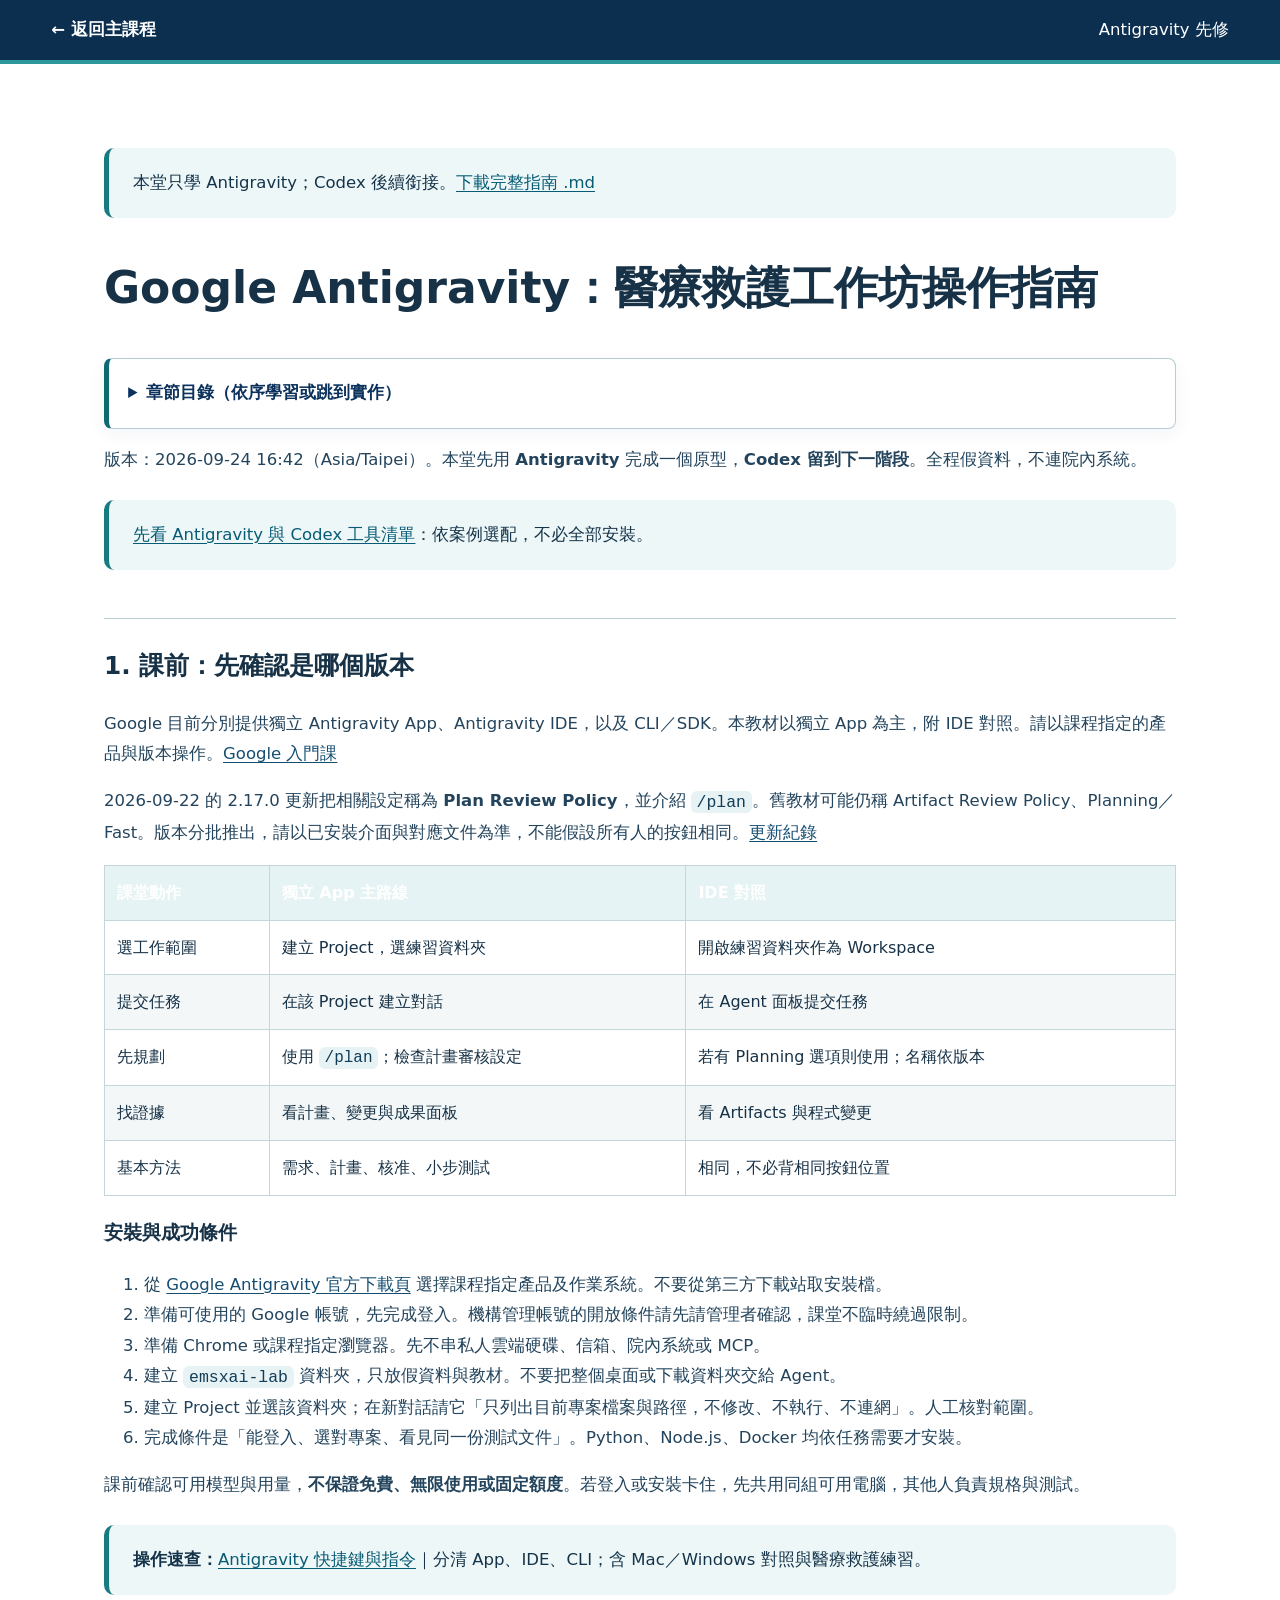
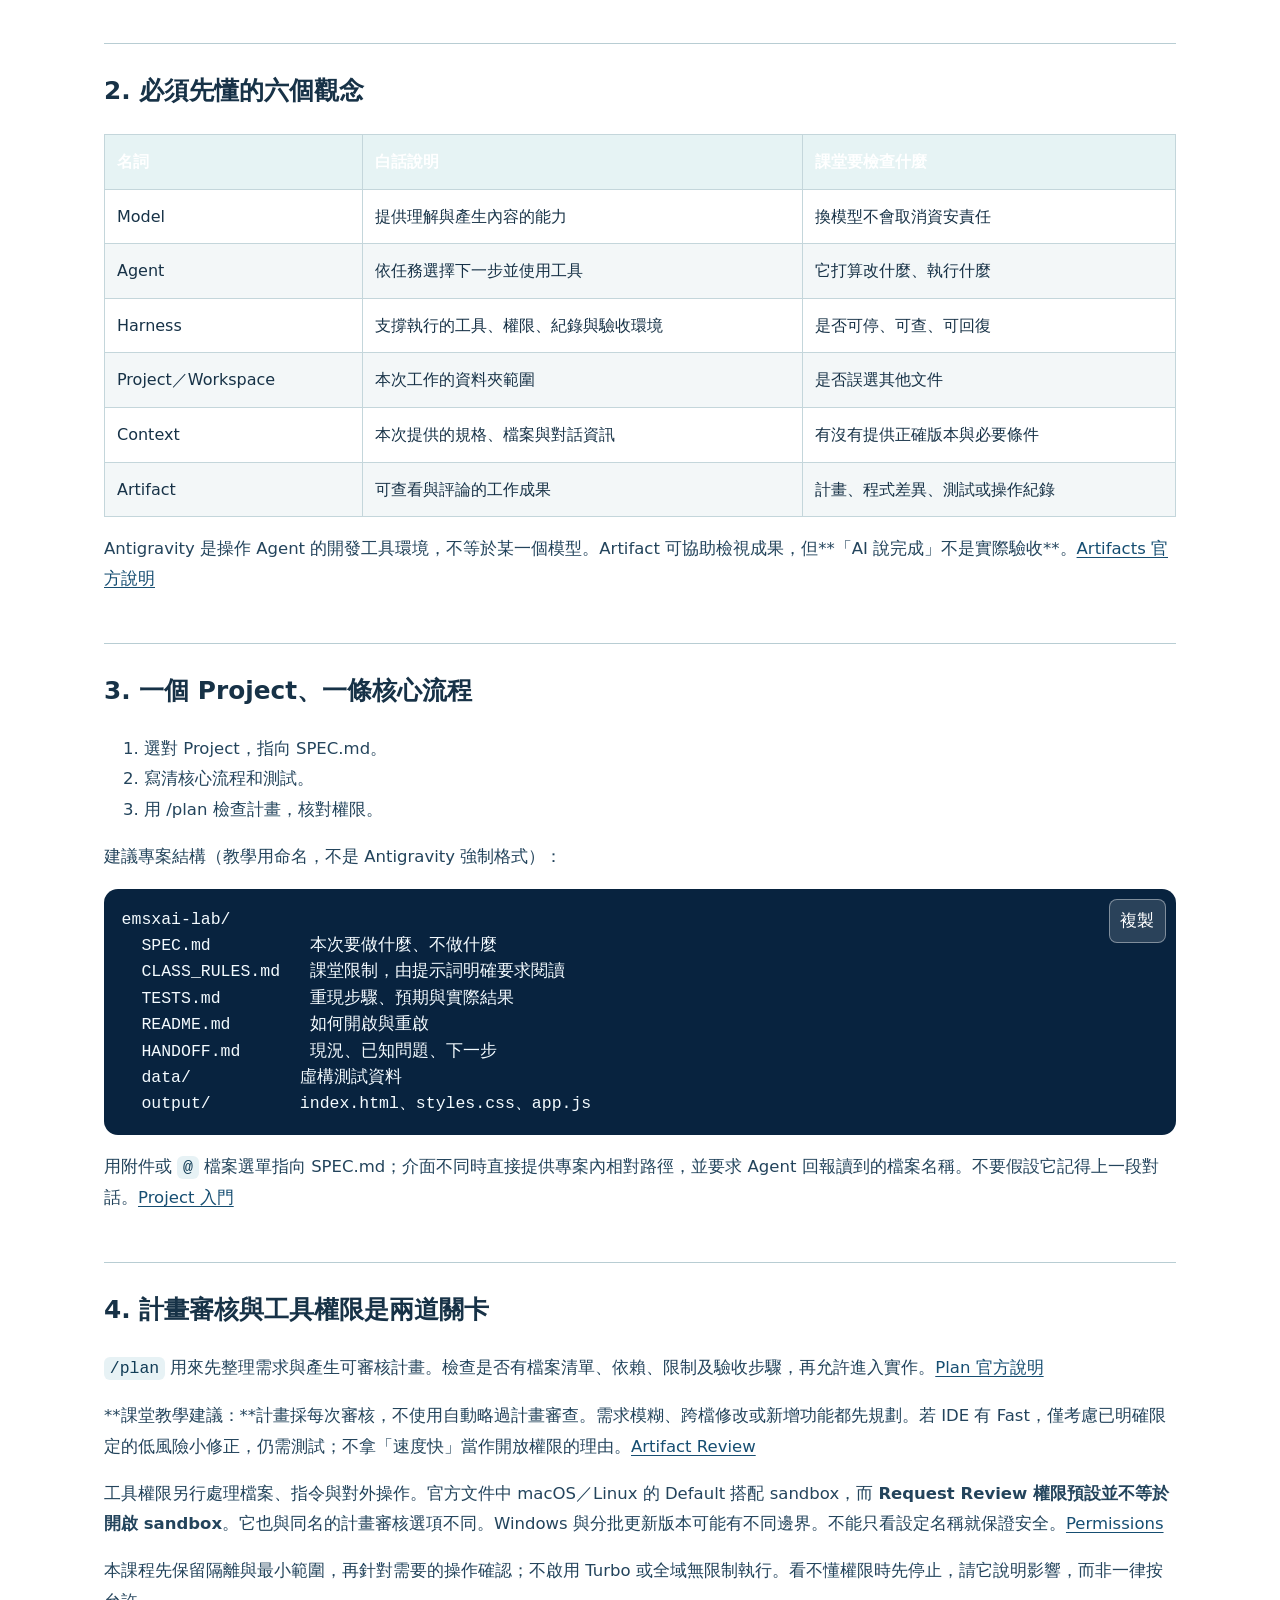
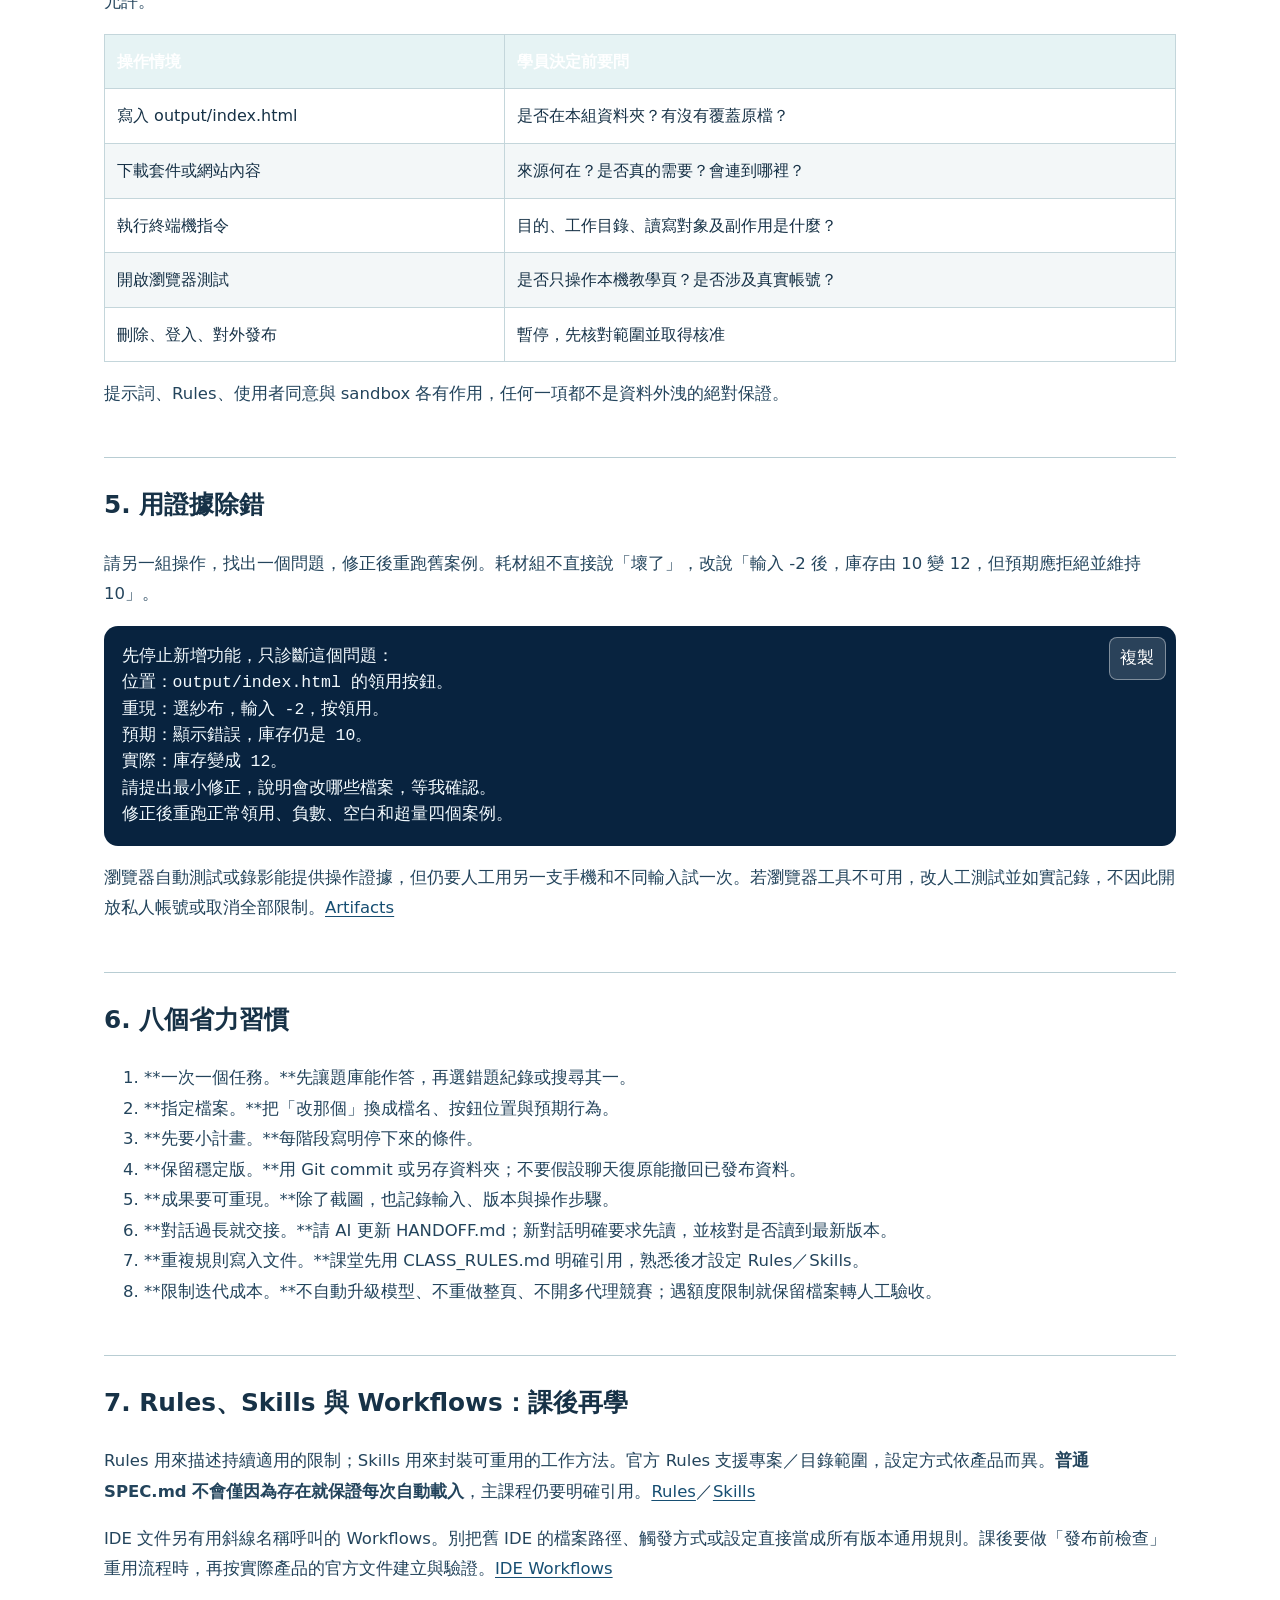
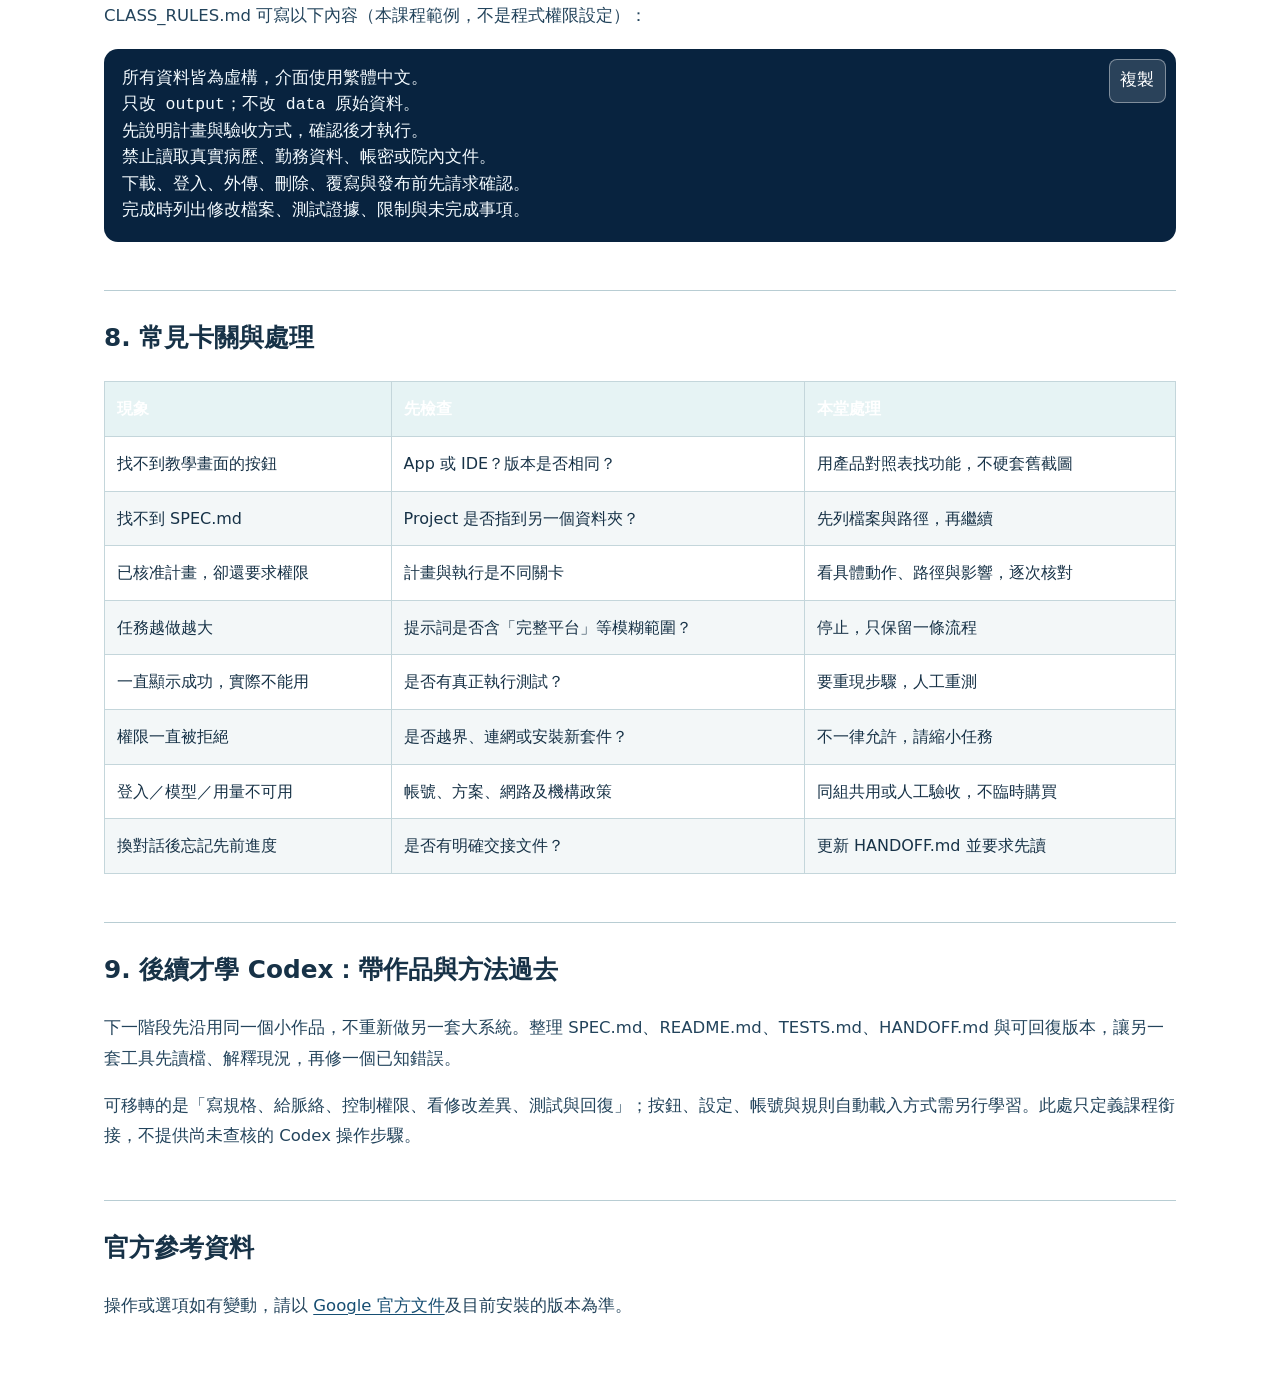
==== antigravity.html @ 5b18fa99 "Publish student website pages" ====
<!doctype html><html lang="zh-Hant"><head><meta charset="utf-8"><meta name="viewport" content="width=device-width,initial-scale=1"><title>Antigravity 先修操作指南｜EMSXAI</title><link rel="stylesheet" href="styles.css"><link rel="stylesheet" href="extension.css"><script defer src="extension.js"></script><style>.ag-guide{max-width:1120px;margin:auto;padding:60px 24px 60px;line-height:1.85}.ag-guide h2{margin-top:48px;scroll-margin-top:90px;border-top:1px solid #b8cdd3;padding-top:24px}.ag-guide table{border-collapse:collapse;width:100%;font-size:16px}.ag-guide th,.ag-guide td{border:1px solid #c4d6db;padding:12px;vertical-align:top}.ag-guide th{background:#e6f3f4}.ag-guide pre{white-space:pre-wrap;overflow-wrap:anywhere}.ag-guide a{overflow-wrap:anywhere}.ag-guide h1{font-size:clamp(28px,4vw,44px)}.ag-guide .copy-block{overflow:hidden}.ag-guide p,.ag-guide li{color:#23445c}</style></head><body><header class="site-header"><a class="brand" href="index.html#workspace">← 返回主課程</a><span>Antigravity 先修</span></header><main class="ag-guide"><aside class="learning-gate">本堂只學 Antigravity；Codex 後續銜接。<a href="downloads/Antigravity操作指南_20260924_1749.md" download>下載完整指南 .md</a></aside><h1>Google Antigravity：醫療救護工作坊操作指南</h1><details class="detail-box"><summary>章節目錄（依序學習或跳到實作）</summary><nav class="extension-toc" aria-label="Antigravity 教學目錄"><a href="#ag-1">1. 課前：先確認是哪個版本</a><a href="#ag-2">2. 必須先懂的六個觀念</a><a href="#ag-3">3. 一個 Project、一條核心流程</a><a href="#ag-4">4. 計畫審核與工具權限是兩道關卡</a><a href="#ag-6">5. 用證據除錯</a><a href="#ag-7">6. 八個省力習慣</a><a href="#ag-8">7. Rules、Skills 與 Workflows：課後再學</a><a href="#ag-9">8. 常見卡關與處理</a><a href="#ag-10">9. 後續才學 Codex：帶作品與方法過去</a><a href="#ag-12">官方參考資料</a></nav></details>
<p>版本：2026-09-24 16:42（Asia/Taipei）。本堂先用 <strong>Antigravity</strong> 完成一個原型，<strong>Codex 留到下一階段</strong>。全程假資料，不連院內系統。</p>
<aside class="learning-gate"><a href="tools-checklist.html">先看 Antigravity 與 Codex 工具清單</a>：依案例選配，不必全部安裝。</aside><h2 id="ag-1">1. 課前：先確認是哪個版本</h2>
<p>Google 目前分別提供獨立 Antigravity App、Antigravity IDE，以及 CLI／SDK。本教材以獨立 App 為主，附 IDE 對照。請以課程指定的產品與版本操作。<a href="https://codelabs.developers.google.com/getting-started-google-antigravity">Google 入門課</a></p>
<p>2026-09-22 的 2.17.0 更新把相關設定稱為 <strong>Plan Review Policy</strong>，並介紹 <code>/plan</code>。舊教材可能仍稱 Artifact Review Policy、Planning／Fast。版本分批推出，請以已安裝介面與對應文件為準，不能假設所有人的按鈕相同。<a href="https://antigravity.google/changelog">更新紀錄</a></p>
<div class="table-scroll"><table>
<thead>
<tr>
<th>課堂動作</th>
<th>獨立 App 主路線</th>
<th>IDE 對照</th>
</tr>
</thead>
<tbody><tr>
<td>選工作範圍</td>
<td>建立 Project，選練習資料夾</td>
<td>開啟練習資料夾作為 Workspace</td>
</tr>
<tr>
<td>提交任務</td>
<td>在該 Project 建立對話</td>
<td>在 Agent 面板提交任務</td>
</tr>
<tr>
<td>先規劃</td>
<td>使用 <code>/plan</code>；檢查計畫審核設定</td>
<td>若有 Planning 選項則使用；名稱依版本</td>
</tr>
<tr>
<td>找證據</td>
<td>看計畫、變更與成果面板</td>
<td>看 Artifacts 與程式變更</td>
</tr>
<tr>
<td>基本方法</td>
<td>需求、計畫、核准、小步測試</td>
<td>相同，不必背相同按鈕位置</td>
</tr>
</tbody></table></div>
<h3>安裝與成功條件</h3>
<ol>
<li>從 <a href="https://antigravity.google/download">Google Antigravity 官方下載頁</a> 選擇課程指定產品及作業系統。不要從第三方下載站取安裝檔。</li>
<li>準備可使用的 Google 帳號，先完成登入。機構管理帳號的開放條件請先請管理者確認，課堂不臨時繞過限制。</li>
<li>準備 Chrome 或課程指定瀏覽器。先不串私人雲端硬碟、信箱、院內系統或 MCP。</li>
<li>建立 <code>emsxai-lab</code> 資料夾，只放假資料與教材。不要把整個桌面或下載資料夾交給 Agent。</li>
<li>建立 Project 並選該資料夾；在新對話請它「只列出目前專案檔案與路徑，不修改、不執行、不連網」。人工核對範圍。</li>
<li>完成條件是「能登入、選對專案、看見同一份測試文件」。Python、Node.js、Docker 均依任務需要才安裝。</li>
</ol>
<p>課前確認可用模型與用量，<strong>不保證免費、無限使用或固定額度</strong>。若登入或安裝卡住，先共用同組可用電腦，其他人負責規格與測試。</p>
<aside class="learning-gate"><strong>操作速查：</strong><a href="antigravity-shortcuts.html">Antigravity 快捷鍵與指令</a>｜分清 App、IDE、CLI；含 Mac／Windows 對照與醫療救護練習。</aside><h2 id="ag-2">2. 必須先懂的六個觀念</h2>
<div class="table-scroll"><table>
<thead>
<tr>
<th>名詞</th>
<th>白話說明</th>
<th>課堂要檢查什麼</th>
</tr>
</thead>
<tbody><tr>
<td>Model</td>
<td>提供理解與產生內容的能力</td>
<td>換模型不會取消資安責任</td>
</tr>
<tr>
<td>Agent</td>
<td>依任務選擇下一步並使用工具</td>
<td>它打算改什麼、執行什麼</td>
</tr>
<tr>
<td>Harness</td>
<td>支撐執行的工具、權限、紀錄與驗收環境</td>
<td>是否可停、可查、可回復</td>
</tr>
<tr>
<td>Project／Workspace</td>
<td>本次工作的資料夾範圍</td>
<td>是否誤選其他文件</td>
</tr>
<tr>
<td>Context</td>
<td>本次提供的規格、檔案與對話資訊</td>
<td>有沒有提供正確版本與必要條件</td>
</tr>
<tr>
<td>Artifact</td>
<td>可查看與評論的工作成果</td>
<td>計畫、程式差異、測試或操作紀錄</td>
</tr>
</tbody></table></div>
<p>Antigravity 是操作 Agent 的開發工具環境，不等於某一個模型。Artifact 可協助檢視成果，但**「AI 說完成」不是實際驗收**。<a href="https://antigravity.google/docs/artifacts/">Artifacts 官方說明</a></p>
<h2 id="ag-3">3. 一個 Project、一條核心流程</h2>

<ol><li>選對 Project，指向 SPEC.md。</li><li>寫清核心流程和測試。</li><li>用 /plan 檢查計畫，核對權限。</li></ol>
<p>建議專案結構（教學用命名，不是 Antigravity 強制格式）：</p>
<div class="copy-block"><button class="copy-button" type="button">複製</button><pre><code class="language-text">emsxai-lab/
  SPEC.md          本次要做什麼、不做什麼
  CLASS_RULES.md   課堂限制，由提示詞明確要求閱讀
  TESTS.md         重現步驟、預期與實際結果
  README.md        如何開啟與重啟
  HANDOFF.md       現況、已知問題、下一步
  data/           虛構測試資料
  output/         index.html、styles.css、app.js
</code></pre></div>
<p>用附件或 <code>@</code> 檔案選單指向 SPEC.md；介面不同時直接提供專案內相對路徑，並要求 Agent 回報讀到的檔案名稱。不要假設它記得上一段對話。<a href="https://codelabs.developers.google.com/getting-started-google-antigravity">Project 入門</a></p>
<h2 id="ag-4">4. 計畫審核與工具權限是兩道關卡</h2>
<p><code>/plan</code> 用來先整理需求與產生可審核計畫。檢查是否有檔案清單、依賴、限制及驗收步驟，再允許進入實作。<a href="https://antigravity.google/docs/plan/">Plan 官方說明</a></p>
<p>**課堂教學建議：**計畫採每次審核，不使用自動略過計畫審查。需求模糊、跨檔修改或新增功能都先規劃。若 IDE 有 Fast，僅考慮已明確限定的低風險小修正，仍需測試；不拿「速度快」當作開放權限的理由。<a href="https://antigravity.google/docs/artifact-review">Artifact Review</a></p>
<p>工具權限另行處理檔案、指令與對外操作。官方文件中 macOS／Linux 的 Default 搭配 sandbox，而 <strong>Request Review 權限預設並不等於開啟 sandbox</strong>。它也與同名的計畫審核選項不同。Windows 與分批更新版本可能有不同邊界。不能只看設定名稱就保證安全。<a href="https://antigravity.google/docs/permissions">Permissions</a></p>
<p>本課程先保留隔離與最小範圍，再針對需要的操作確認；不啟用 Turbo 或全域無限制執行。看不懂權限時先停止，請它說明影響，而非一律按允許。</p>
<div class="table-scroll"><table>
<thead>
<tr>
<th>操作情境</th>
<th>學員決定前要問</th>
</tr>
</thead>
<tbody><tr>
<td>寫入 output/index.html</td>
<td>是否在本組資料夾？有沒有覆蓋原檔？</td>
</tr>
<tr>
<td>下載套件或網站內容</td>
<td>來源何在？是否真的需要？會連到哪裡？</td>
</tr>
<tr>
<td>執行終端機指令</td>
<td>目的、工作目錄、讀寫對象及副作用是什麼？</td>
</tr>
<tr>
<td>開啟瀏覽器測試</td>
<td>是否只操作本機教學頁？是否涉及真實帳號？</td>
</tr>
<tr>
<td>刪除、登入、對外發布</td>
<td>暫停，先核對範圍並取得核准</td>
</tr>
</tbody></table></div>
<p>提示詞、Rules、使用者同意與 sandbox 各有作用，任何一項都不是資料外洩的絕對保證。</p>
<h2 id="ag-6">5. 用證據除錯</h2>
<p>請另一組操作，找出一個問題，修正後重跑舊案例。耗材組不直接說「壞了」，改說「輸入 -2 後，庫存由 10 變 12，但預期應拒絕並維持 10」。</p>
<div class="copy-block"><button class="copy-button" type="button">複製</button><pre><code class="language-text">先停止新增功能，只診斷這個問題：
位置：output/index.html 的領用按鈕。
重現：選紗布，輸入 -2，按領用。
預期：顯示錯誤，庫存仍是 10。
實際：庫存變成 12。
請提出最小修正，說明會改哪些檔案，等我確認。
修正後重跑正常領用、負數、空白和超量四個案例。
</code></pre></div>
<p>瀏覽器自動測試或錄影能提供操作證據，但仍要人工用另一支手機和不同輸入試一次。若瀏覽器工具不可用，改人工測試並如實記錄，不因此開放私人帳號或取消全部限制。<a href="https://antigravity.google/docs/artifacts/">Artifacts</a></p>
<h2 id="ag-7">6. 八個省力習慣</h2>
<ol>
<li>**一次一個任務。**先讓題庫能作答，再選錯題紀錄或搜尋其一。</li>
<li>**指定檔案。**把「改那個」換成檔名、按鈕位置與預期行為。</li>
<li>**先要小計畫。**每階段寫明停下來的條件。</li>
<li>**保留穩定版。**用 Git commit 或另存資料夾；不要假設聊天復原能撤回已發布資料。</li>
<li>**成果要可重現。**除了截圖，也記錄輸入、版本與操作步驟。</li>
<li>**對話過長就交接。**請 AI 更新 HANDOFF.md；新對話明確要求先讀，並核對是否讀到最新版本。</li>
<li>**重複規則寫入文件。**課堂先用 CLASS_RULES.md 明確引用，熟悉後才設定 Rules／Skills。</li>
<li>**限制迭代成本。**不自動升級模型、不重做整頁、不開多代理競賽；遇額度限制就保留檔案轉人工驗收。</li>
</ol>
<h2 id="ag-8">7. Rules、Skills 與 Workflows：課後再學</h2>
<p>Rules 用來描述持續適用的限制；Skills 用來封裝可重用的工作方法。官方 Rules 支援專案／目錄範圍，設定方式依產品而異。<strong>普通 SPEC.md 不會僅因為存在就保證每次自動載入</strong>，主課程仍要明確引用。<a href="https://antigravity.google/docs/rules">Rules</a>／<a href="https://antigravity.google/docs/skills">Skills</a></p>
<p>IDE 文件另有用斜線名稱呼叫的 Workflows。別把舊 IDE 的檔案路徑、觸發方式或設定直接當成所有版本通用規則。課後要做「發布前檢查」重用流程時，再按實際產品的官方文件建立與驗證。<a href="https://antigravity.google/docs/ide/workflows/">IDE Workflows</a></p>
<p>CLASS_RULES.md 可寫以下內容（本課程範例，不是程式權限設定）：</p>
<div class="copy-block"><button class="copy-button" type="button">複製</button><pre><code class="language-text">所有資料皆為虛構，介面使用繁體中文。
只改 output；不改 data 原始資料。
先說明計畫與驗收方式，確認後才執行。
禁止讀取真實病歷、勤務資料、帳密或院內文件。
下載、登入、外傳、刪除、覆寫與發布前先請求確認。
完成時列出修改檔案、測試證據、限制與未完成事項。
</code></pre></div>
<h2 id="ag-9">8. 常見卡關與處理</h2>
<div class="table-scroll"><table>
<thead>
<tr>
<th>現象</th>
<th>先檢查</th>
<th>本堂處理</th>
</tr>
</thead>
<tbody><tr>
<td>找不到教學畫面的按鈕</td>
<td>App 或 IDE？版本是否相同？</td>
<td>用產品對照表找功能，不硬套舊截圖</td>
</tr>
<tr>
<td>找不到 SPEC.md</td>
<td>Project 是否指到另一個資料夾？</td>
<td>先列檔案與路徑，再繼續</td>
</tr>
<tr>
<td>已核准計畫，卻還要求權限</td>
<td>計畫與執行是不同關卡</td>
<td>看具體動作、路徑與影響，逐次核對</td>
</tr>
<tr>
<td>任務越做越大</td>
<td>提示詞是否含「完整平台」等模糊範圍？</td>
<td>停止，只保留一條流程</td>
</tr>
<tr>
<td>一直顯示成功，實際不能用</td>
<td>是否有真正執行測試？</td>
<td>要重現步驟，人工重測</td>
</tr>
<tr>
<td>權限一直被拒絕</td>
<td>是否越界、連網或安裝新套件？</td>
<td>不一律允許，請縮小任務</td>
</tr>
<tr>
<td>登入／模型／用量不可用</td>
<td>帳號、方案、網路及機構政策</td>
<td>同組共用或人工驗收，不臨時購買</td>
</tr>
<tr>
<td>換對話後忘記先前進度</td>
<td>是否有明確交接文件？</td>
<td>更新 HANDOFF.md 並要求先讀</td>
</tr>
</tbody></table></div>
<h2 id="ag-10">9. 後續才學 Codex：帶作品與方法過去</h2>
<p>下一階段先沿用同一個小作品，不重新做另一套大系統。整理 SPEC.md、README.md、TESTS.md、HANDOFF.md 與可回復版本，讓另一套工具先讀檔、解釋現況，再修一個已知錯誤。</p>
<p>可移轉的是「寫規格、給脈絡、控制權限、看修改差異、測試與回復」；按鈕、設定、帳號與規則自動載入方式需另行學習。此處只定義課程銜接，不提供尚未查核的 Codex 操作步驟。</p>

<h2 id="ag-12">官方參考資料</h2>
<p>操作或選項如有變動，請以 <a href="https://antigravity.google/docs/">Google 官方文件</a>及目前安裝的版本為準。</p>
</main></body></html>
---- styles.css ----
:root {
  --navy: #0b315c;
  --navy-2: #164e72;
  --teal: #0b6b70;
  --cyan: #1d6685;
  --coral: #b33b36;
  --orange: #9a5700;
  --paper: #ffffff;
  --soft: #f3f7f8;
  --line: #b7ccd6;
  --ink: #173247;
  --muted: #405d74;
  --shadow: 0 12px 34px rgba(11, 49, 92, .12);
  --radius: 8px;
}

* { box-sizing: border-box; }
html { scroll-behavior: smooth; scroll-padding-top: 88px; }
body {
  margin: 0;
  color: var(--ink);
  background: var(--paper);
  font-family: Inter, "Noto Sans TC", "PingFang TC", "Microsoft JhengHei", system-ui, sans-serif;
  font-size: 16.5px;
  line-height: 1.72;
}
a { color: var(--navy-2); text-underline-offset: 3px; }
a:hover { color: var(--coral); }
button, input { font: inherit; }
button, a { -webkit-tap-highlight-color: transparent; }
img { max-width: 100%; display: block; }
code, pre { font-family: "SFMono-Regular", Consolas, monospace; }
code { background: #e7f2f5; border-radius: 6px; padding: .12rem .36rem; color: #123d57; }
pre { margin: 0; overflow: auto; padding: 1.1rem; border-radius: 14px; background: #08233f; color: #f4fbff; line-height: 1.6; }
pre code { padding: 0; background: transparent; color: inherit; }
:focus-visible { outline: 3px solid #f1b45c; outline-offset: 3px; }

.skip-link { position: fixed; top: -80px; left: 12px; z-index: 999; padding: .65rem 1rem; background: var(--coral); color: #fff; border-radius: 8px; }
.skip-link:focus { top: 12px; }
.site-header { position: sticky; top: 0; z-index: 100; min-height: 64px; display: flex; align-items: center; justify-content: space-between; gap: 1rem; padding: .7rem clamp(1rem, 4vw, 3.5rem); background: rgba(8,43,77,.98); border-bottom: 4px solid #2c9798; color: #fff; backdrop-filter: blur(16px); }
.brand { display: flex; align-items: center; gap: .75rem; color: #fff; text-decoration: none; font-weight: 800; }
.brand:hover { color: #fff; }
.brand-mark { padding: .32rem .62rem; border: 1px solid rgba(255,255,255,.45); border-radius: 3px; background: transparent; color: #fff; letter-spacing: .09em; }
.header-actions { display: flex; align-items: center; gap: .65rem; }
.menu-button { border: 1px solid rgba(255,255,255,.4); background: transparent; color: #fff; border-radius: 3px; padding: .42rem .72rem; cursor: pointer; }
.menu-button { display: none; }
.progress-label { color: #ddebf2; font-size: .9rem; font-weight: 800; }
.progress-track { position: absolute; left: 0; right: 0; bottom: -1px; height: 3px; background: #d7e7ec; }
.progress-track span { display: block; height: 100%; width: 0; background: linear-gradient(90deg, var(--teal), var(--coral)); transition: width .25s ease; }

.page-shell { display: grid; grid-template-columns: 1fr; max-width: none; margin: 0; }
.course-nav { position: sticky; top: 64px; z-index: 80; height: auto; overflow-x: auto; padding: .55rem clamp(1rem,4vw,3.5rem); border: 0; border-bottom: 1px solid #afc8d2; background: #eef5f6; box-shadow: 0 5px 14px rgba(11,49,92,.08); }
.nav-title { margin: 0 .8rem 0 0; color: var(--navy); font-size: .72rem; font-weight: 900; letter-spacing: .14em; white-space: nowrap; }
.course-nav, .course-nav nav { display: flex; align-items: center; gap: .25rem; }
.course-nav nav { min-width: max-content; }
.course-nav nav a { display: flex; gap: .4rem; padding: .34rem .58rem; border-radius: 3px; color: var(--muted); text-decoration: none; font-size: .82rem; font-weight: 800; white-space: nowrap; }
.course-nav nav a span { color: var(--teal); font-variant-numeric: tabular-nums; }
.course-nav nav a:hover, .course-nav nav a.active { background: var(--navy); color: #fff; }
.course-nav nav a.active span { color: #bfedec; }
.nav-note { display: none; }
main { min-width: 0; }
.section { padding: clamp(3.2rem, 7vw, 6.4rem) clamp(1.25rem, 6vw, 6.5rem); border-bottom: 1px solid var(--line); }
.section.alt { background: var(--soft); }
.section-heading { display: grid; grid-template-columns: 74px 1fr; align-items: stretch; gap: 1.2rem; max-width: 1120px; margin: 0 auto 2.2rem; border-bottom: 1px solid var(--line); padding-bottom: 1rem; }
.section-number { display: grid; place-items: center; min-height: 70px; color: #fff; background: var(--coral); font-size: 1.6rem; font-weight: 900; border: 0; font-variant-numeric: tabular-nums; }
.section h2 { margin: .05rem 0; color: var(--navy); font-size: clamp(1.75rem, 4vw, 3rem); line-height: 1.2; }
.section h3 { color: var(--navy); line-height: 1.35; }
.eyebrow { margin: 0 0 .35rem; color: var(--teal); font-size: .83rem; font-weight: 900; letter-spacing: .1em; text-transform: uppercase; }
.lead { font-size: clamp(1.02rem, 2vw, 1.25rem); color: var(--muted); }
.mini { font-size: .88rem; color: var(--muted); }

.hero { position: relative; display: grid; grid-template-columns: 1.08fr .92fr; gap: clamp(2rem,5vw,5rem); align-items: center; min-height: 650px; overflow: hidden; color: #fff; background-color: #08233f; background-image: linear-gradient(rgba(29,102,133,.11) 1px, transparent 1px), linear-gradient(90deg, rgba(29,102,133,.11) 1px, transparent 1px), radial-gradient(circle at 15% 20%, #164e72 0, transparent 42%); background-size: 34px 34px, 34px 34px, auto; }
.hero::after { content: "EMSXAI / FIELD LAB"; position: absolute; right: -1rem; bottom: -2.5rem; color: rgba(255,255,255,.035); font-size: clamp(4rem,10vw,10rem); font-weight: 900; letter-spacing: -.05em; white-space: nowrap; pointer-events: none; }
.hero h1 { max-width: 850px; margin: .3rem 0 1rem; color: #fff; font-size: clamp(2.35rem, 5vw, 4.8rem); line-height: 1.04; letter-spacing: -.035em; }
.hero .lead, .hero-meta { color: #d5e4ec; }
.hero-actions, .link-row, .filter-row { display: flex; flex-wrap: wrap; gap: .65rem; }
.primary-button, .secondary-button { display: inline-block; padding: .75rem 1rem; border-radius: 11px; text-decoration: none; font-weight: 800; }
.primary-button { background: var(--coral); color: #fff; }
.secondary-button { border: 1px solid rgba(255,255,255,.5); background: transparent; color: #fff; }
.primary-button:hover { background: #8f2f2b; color: #fff; }
.secondary-button:hover { border-color: #fff; background: rgba(255,255,255,.1); color: #fff; }
.hero-meta { display: flex; flex-wrap: wrap; gap: .55rem 1.4rem; padding: 0; margin-top: 1.5rem; color: var(--muted); font-size: .88rem; list-style: none; }
.hero-meta li::before { content: "•"; margin-right: .5rem; color: var(--teal); }
.role-picker { position: relative; z-index: 2; margin-top: 1.4rem; }
.role-picker > p { margin: 0 0 .45rem; color: #bfedec; font-size: .8rem; font-weight: 900; letter-spacing: .08em; }
.role-buttons { display: flex; flex-wrap: wrap; gap: .4rem; }
.role-button { padding: .42rem .7rem; border: 1px solid rgba(255,255,255,.48); border-radius: 3px; background: rgba(255,255,255,.06); color: #edf6f7; font-size: .82rem; font-weight: 800; cursor: pointer; }
.role-button:hover, .role-button.active { border-color: #b56b12; background: var(--orange); color: #fff; }
.role-brief { position: relative; z-index: 2; display: grid; gap: .25rem; margin-top: .75rem; padding: .85rem 1rem; border-left: 4px solid var(--orange); background: rgba(255,255,255,.07); }
.role-brief span { color: #ffd08a; font-size: .76rem; font-weight: 900; letter-spacing: .08em; }
.role-lens span { color: var(--orange); font-size: .76rem; font-weight: 900; letter-spacing: .08em; }
.role-brief strong { color: #fff; }
.role-brief p { margin: 0; color: #d5e4ec; font-size: .9rem; }
.mission-board { display: block; position: relative; z-index: 1; border: 1px solid rgba(119,200,198,.9); background: rgba(5,25,52,.9); box-shadow: 14px 14px 0 rgba(11,107,112,.25); }
.board-head, .board-foot { display: flex; justify-content: space-between; gap: 1rem; padding: .75rem 1rem; background: var(--teal); color: #fff; font-size: .8rem; letter-spacing: .08em; }
.board-row { display: grid; grid-template-columns: 42px 1fr auto; align-items: center; gap: .8rem; padding: .85rem 1rem; border-bottom: 1px solid rgba(199,222,239,.22); }
.board-row b { color: #bfedec; font-size: .82rem; }
.board-row span { display: grid; }
.board-row strong { color: #fff; font-size: 1.08rem; }
.board-row small { color: #c2d5df; }
.board-row i { color: #ffd08a; font-size: .72rem; font-style: normal; font-weight: 900; letter-spacing: .1em; }
.board-foot { background: rgba(255,255,255,.07); color: #d5e4ec; letter-spacing: 0; }
.board-foot strong { color: #fff; }

.two-column, .code-layout { display: grid; grid-template-columns: repeat(2, minmax(0, 1fr)); gap: 1.5rem; max-width: 1120px; margin: 0 auto; }
.checklist { display: grid; gap: .7rem; }
.checklist label { display: flex; gap: .65rem; align-items: flex-start; padding: .75rem .85rem; border: 1px solid var(--line); border-radius: 12px; background: var(--paper); cursor: pointer; }
.checklist input { margin-top: .35rem; accent-color: var(--teal); }
.warning-card, .callout { display: flex; gap: 1rem; padding: 1.2rem; border-radius: var(--radius); background: #fff1ee; border: 1px solid #d99b96; }
.warning-icon { flex: 0 0 2.2rem; height: 2.2rem; display: grid; place-items: center; border-radius: 50%; background: var(--coral); color: white; font-weight: 900; }

.install-grid, .concept-grid, .project-grid, .resource-grid, .steps, .card-grid { display: grid; grid-template-columns: repeat(3, minmax(0,1fr)); gap: 1rem; max-width: 1120px; margin: 0 auto; }
.install-card, .concept-grid article, .project-grid article, .resource-grid article, .steps article, .card, .detail-box { position: relative; padding: 1.2rem; border: 1px solid var(--line); border-left: 5px solid var(--teal); border-radius: var(--radius); background: var(--paper); box-shadow: 0 5px 18px rgba(11,42,91,.05); }
.install-card { display: flex; flex-direction: column; gap: .55rem; }
.install-card a { margin-top: auto; font-weight: 800; }
.status-chip { position: absolute; top: 1rem; right: 1rem; padding: .15rem .5rem; border-radius: 99px; background: #e7f3f2; color: var(--teal); font-size: .76rem; font-weight: 900; }
.tool-icon { width: 3rem; height: 3rem; display: grid; place-items: center; border-radius: 14px; background: var(--navy); color: #fff; font-weight: 900; }
.detail-box { max-width: 1120px; margin: 1rem auto 0; }
.detail-box summary, details summary { cursor: pointer; color: var(--navy); font-weight: 800; }

.lesson-image { max-width: 1120px; margin: 1.2rem auto 2rem; padding: .45rem; border: 1px solid var(--line); border-bottom: 6px solid var(--cyan); border-radius: 2px; background: #fff; box-shadow: var(--shadow); }
.lesson-image.compact { max-width: 900px; }
.lesson-image img { width: 100%; border-radius: 13px; }
.ppt-aed-visual img { aspect-ratio: 1672 / 650; object-fit: cover; object-position: center bottom; }
.lesson-image figcaption { padding: .65rem .4rem .15rem; color: var(--muted); font-size: .88rem; }
.concept-no, .steps article > span { width: 2rem; height: 2rem; display: grid; place-items: center; border-radius: 50%; color: #fff; font-weight: 900; }
.coral-bg { background: var(--coral); } .orange-bg { background: var(--orange); } .teal-bg { background: var(--teal); } .navy-bg { background: var(--navy); }
.callout { max-width: 1120px; margin: 1.25rem auto; border-color: #8cbfc0; background: #e7f3f2; }

.glossary-block { max-width: 1120px; margin: 3rem auto 0; }
.glossary-head { display: flex; justify-content: space-between; align-items: end; gap: 1rem; }
.glossary-head input { width: min(360px,100%); padding: .7rem .8rem; border: 1px solid var(--line); border-radius: 11px; }
.filter-button { padding: .4rem .75rem; border: 1px solid var(--line); border-radius: 99px; background: #fff; color: var(--muted); cursor: pointer; }
.filter-button.active { border-color: var(--navy); background: var(--navy); color: #fff; }
.glossary-grid { display: grid; grid-template-columns: repeat(2,minmax(0,1fr)); gap: .65rem; margin-top: 1rem; }
.glossary-grid details { padding: .85rem 1rem; border: 1px solid var(--line); border-left: 4px solid var(--orange); border-radius: 2px; background: #fff; }
.glossary-grid details[hidden] { display: none; }

.copy-block { position: relative; }
.copy-button { position: absolute; top: .65rem; right: .65rem; z-index: 2; padding: .35rem .65rem; border: 1px solid rgba(255,255,255,.4); border-radius: 8px; background: rgba(255,255,255,.14); color: #fff; cursor: pointer; }
.copy-button.copied { background: var(--teal); }
.prompt { max-width: 960px; margin: 1.2rem auto; }
.steps { grid-template-columns: repeat(4,minmax(0,1fr)); }
.steps article > span { background: var(--coral); }
.project-grid article, .card { overflow: hidden; }
.project-grid img, .card img { width: calc(100% + 2.4rem); max-width: none; margin: -1.2rem -1.2rem 1rem; }
.badge { display: inline-block; padding: .2rem .5rem; border-radius: 6px; background: #eaf5fb; color: var(--navy); font-size: .75rem; font-weight: 900; }
.role-map { display: grid; grid-template-columns: repeat(5,minmax(0,1fr)); gap: .55rem; max-width: 1120px; margin: 0 auto 1rem; }
.role-map article { padding: .85rem; border-top: 5px solid var(--teal); background: var(--paper); box-shadow: 0 4px 14px rgba(11,42,91,.07); }
.role-map article:nth-child(2) { border-color: var(--coral); }
.role-map article:nth-child(3) { border-color: var(--navy-2); }
.role-map article:nth-child(4) { border-color: var(--orange); }
.role-map article:nth-child(5) { border-color: var(--cyan); }
.role-map span { display: block; color: var(--muted); font-size: .72rem; font-weight: 900; }
.role-map strong { display: block; margin: .2rem 0 .4rem; color: var(--navy); }
.role-map p { margin: 0; color: var(--muted); font-size: .82rem; line-height: 1.6; }
.role-lens { display: grid; grid-template-columns: 118px 1fr; align-items: center; gap: 1rem; max-width: 1120px; margin: 1rem auto; padding: .8rem 1rem; border: 1px solid #d7ad6b; border-left: 6px solid var(--orange); background: #fff7e8; }
.role-lens p { margin: 0; color: var(--ink); }

.deploy-tabs { display: flex; flex-wrap: wrap; gap: .5rem; max-width: 1120px; margin: 1.2rem auto 0; border-bottom: 1px solid var(--line); }
.deploy-tab { padding: .7rem .9rem; border: 0; border-bottom: 3px solid transparent; background: transparent; color: var(--muted); font-weight: 800; cursor: pointer; }
.deploy-tab.active { border-color: var(--coral); color: var(--navy); }
.deploy-panel { display: none; grid-template-columns: 1fr auto; align-items: center; gap: 1.5rem; max-width: 1120px; margin: 0 auto; padding: 1.2rem; border: 1px solid var(--line); border-top: 0; border-radius: 0 0 var(--radius) var(--radius); background: var(--paper); }
.deploy-panel.active { display: grid; }
.deploy-links, .resource-links { display: flex; flex-wrap: wrap; gap: .7rem; align-items: center; }
.route-chip { display: inline-block; padding: .2rem .55rem; border-radius: 99px; background: #e7f3f2; color: var(--teal); font-size: .78rem; font-weight: 900; }
.deploy-compare { max-width: 1120px; width: 100%; margin: 1rem auto; border-collapse: collapse; background: #fff; }
.deploy-compare th, .deploy-compare td { padding: .75rem; border: 1px solid var(--line); text-align: left; vertical-align: top; }
.deploy-compare th { background: #eaf5fb; color: var(--navy); }

.resource-grid a { font-weight: 800; }
.resource-grid article { min-height: 145px; }
.metric-grid, .timeline, .official-grid { display: grid; grid-template-columns: repeat(4,minmax(0,1fr)); gap: .8rem; max-width: 1120px; margin: 1rem auto; }
.metric-grid article, .timeline div, .official-grid a { display: grid; gap: .2rem; padding: 1rem; border: 1px solid var(--line); border-radius: 14px; background: var(--paper); color: var(--muted); text-decoration: none; }
.metric-grid strong, .timeline strong, .official-grid strong { color: var(--navy); font-size: 1.05rem; }
.image-pair { display: grid; grid-template-columns: repeat(2,minmax(0,1fr)); gap: 1rem; max-width: 1120px; margin: 0 auto; }
.image-pair .lesson-image { margin: 0; }
.resource-links, .subheading, .faq-list, .official-grid, .source-note { max-width: 1120px; margin-left: auto; margin-right: auto; }
.faq-list { display: grid; gap: .65rem; }
.faq-list details { padding: .9rem 1rem; border: 1px solid var(--line); border-radius: 12px; background: var(--paper); }
.completion-card { display: flex; justify-content: space-between; align-items: center; gap: 2rem; padding: 3rem clamp(1.25rem,6vw,6.5rem); background: #e9f8f8; }
.completion-card h2 { margin: 0; color: var(--navy); }
.primary-button { border: 0; cursor: pointer; }
.site-footer { padding: 2rem; text-align: center; background: var(--navy); color: #e0ecf2; }
.site-footer a { color: #bfedec; }
.site-footer a:hover { color: #fff; }
.section-complete { display: flex; justify-content: flex-end; align-items: center; gap: .5rem; max-width: 1120px; margin: 2rem auto 0; padding: .65rem 0; border: 0; border-top: 1px dashed var(--teal); border-radius: 0; color: var(--teal); font-weight: 800; cursor: pointer; }
.section-complete input { accent-color: var(--teal); }
.section ul, .section ol { padding-left: 1.3rem; }
.section li + li { margin-top: .35rem; }
.section > p, .section > ul, .section > ol, .section > .copy-block, .section > .callout, .section > details { max-width: 1120px; margin-left: auto; margin-right: auto; }
.footer { padding: 2rem; text-align: center; background: var(--navy); color: #e0ecf2; }

@media (max-width: 1050px) {
  .course-nav { position: fixed; z-index: 90; top: 64px; left: 0; width: min(330px, 86vw); height: calc(100vh - 64px); display: block; overflow-y: auto; padding: 1.5rem; transform: translateX(-110%); transition: transform .22s ease; box-shadow: var(--shadow); }
  .course-nav nav { display: grid; min-width: 0; margin-top: 1rem; }
  .course-nav nav a { font-size: .9rem; padding: .55rem; }
  .nav-note { display: grid; gap: .25rem; margin-top: 1.2rem; padding: .9rem; border-left: 4px solid var(--coral); background: #fff2ef; color: var(--ink); font-size: .82rem; }
  .course-nav.open { transform: translateX(0); }
  .menu-button { display: inline-block; }
  .hero { grid-template-columns: 1fr; }
  .hero-visual { display: block; }
}
@media (max-width: 800px) {
  .install-grid, .concept-grid, .project-grid, .resource-grid, .card-grid { grid-template-columns: 1fr 1fr; }
  .steps { grid-template-columns: 1fr 1fr; }
  .two-column, .code-layout { grid-template-columns: 1fr; }
  .deploy-panel, .image-pair { grid-template-columns: 1fr; }
  .metric-grid, .timeline, .official-grid { grid-template-columns: 1fr 1fr; }
  .role-map { grid-template-columns: 1fr 1fr; }
  .glossary-head { align-items: stretch; flex-direction: column; }
  .glossary-grid { grid-template-columns: 1fr; }
  .deploy-compare { display: block; overflow-x: auto; }
}
@media (max-width: 560px) {
  .site-header { padding: .7rem .75rem; }
  .brand > span:last-child, .progress-label { display: none; }
  .section { padding-left: 1rem; padding-right: 1rem; }
  .hero { min-height: auto; padding-top: 4rem; }
  .hero-visual { grid-template-columns: 1fr; }
  .install-grid, .concept-grid, .project-grid, .resource-grid, .steps, .card-grid { grid-template-columns: 1fr; }
  .metric-grid, .timeline, .official-grid { grid-template-columns: 1fr; }
  .role-map, .role-lens { grid-template-columns: 1fr; }
  .completion-card { align-items: flex-start; flex-direction: column; }
}
@media (prefers-reduced-motion: reduce) { html { scroll-behavior: auto; } * { transition: none !important; } }

/* 2026-09-23: one learning path and explicit gates */
.course-schedule,.learning-gate{background:#edf7f7;border-left:5px solid #177c80;color:#15344b;padding:20px 24px;margin:24px 0;border-radius:10px;line-height:1.8}.table-scroll{overflow-x:auto}.course-schedule table{width:100%;border-collapse:collapse;font-size:15px}.course-schedule th,.course-schedule td{padding:10px 12px;border-bottom:1px solid #b8cdd3;text-align:left}.course-schedule th{background:#d9ecef;color:#12344b}.course-schedule td:first-child{white-space:nowrap}.learning-gate a{color:#075b74;text-decoration:underline}

.hero .eyebrow{color:#b7e9e8}.hero .hero-meta{color:#d5e4ec}.hero .hero-meta li::before{color:#b7e9e8}
---- extension.css ----
.extension-shell{max-width:1120px;margin:auto;padding:3rem 1.25rem}.extension-shell h1{color:var(--navy);font-size:clamp(2rem,5vw,3.5rem);line-height:1.2}.tool-overview{display:grid;grid-template-columns:repeat(3,1fr);gap:1rem}.tool-overview article{padding:1.4rem;border:1px solid var(--line);border-top:5px solid var(--teal);border-radius:8px;background:var(--soft)}.tool-overview article:nth-child(2){border-top-color:var(--navy)}.tool-overview article:nth-child(3){border-top-color:var(--orange)}.tool-overview h2{font-size:1.3rem}.tool-overview small{font-size:1rem}.tool-symbol{font-size:2.2rem;color:var(--teal)}.extension-toc{display:flex;flex-wrap:wrap;gap:.6rem;margin:2rem 0}.extension-toc a{border:1px solid var(--line);padding:.5rem .8rem;border-radius:6px}.downloads{display:flex;flex-wrap:wrap;align-items:center;gap:1rem;margin:1.5rem 0}.extension-unit{border-top:1px solid var(--line);padding:2.2rem 0;scroll-margin-top:90px}.extension-unit h2{color:var(--navy);font-size:1.7rem}.extension-unit h3{color:var(--teal);margin-top:2rem}.extension-unit p,.extension-unit li{line-height:1.85}.extension-unit a{overflow-wrap:anywhere}.extension-unit .copy-block{margin:1.2rem 0}.extension-unit pre{padding-top:3rem;max-width:100%;font-size:.93rem}.table-scroll{overflow-x:auto;margin:1rem 0}.table-scroll table{border-collapse:collapse;width:100%;min-width:560px}.table-scroll th,.table-scroll td{padding:.9rem;border:1px solid var(--line);text-align:left;vertical-align:top}.table-scroll th{background:var(--navy);color:#fff}.table-scroll tr:nth-child(even){background:var(--soft)}@media(max-width:650px){.tool-overview{grid-template-columns:1fr}.extension-shell{padding-top:1.5rem}.site-header span{display:none}}

.tools pre, .tools pre code { color: #173b52; background: #eef5f7; }
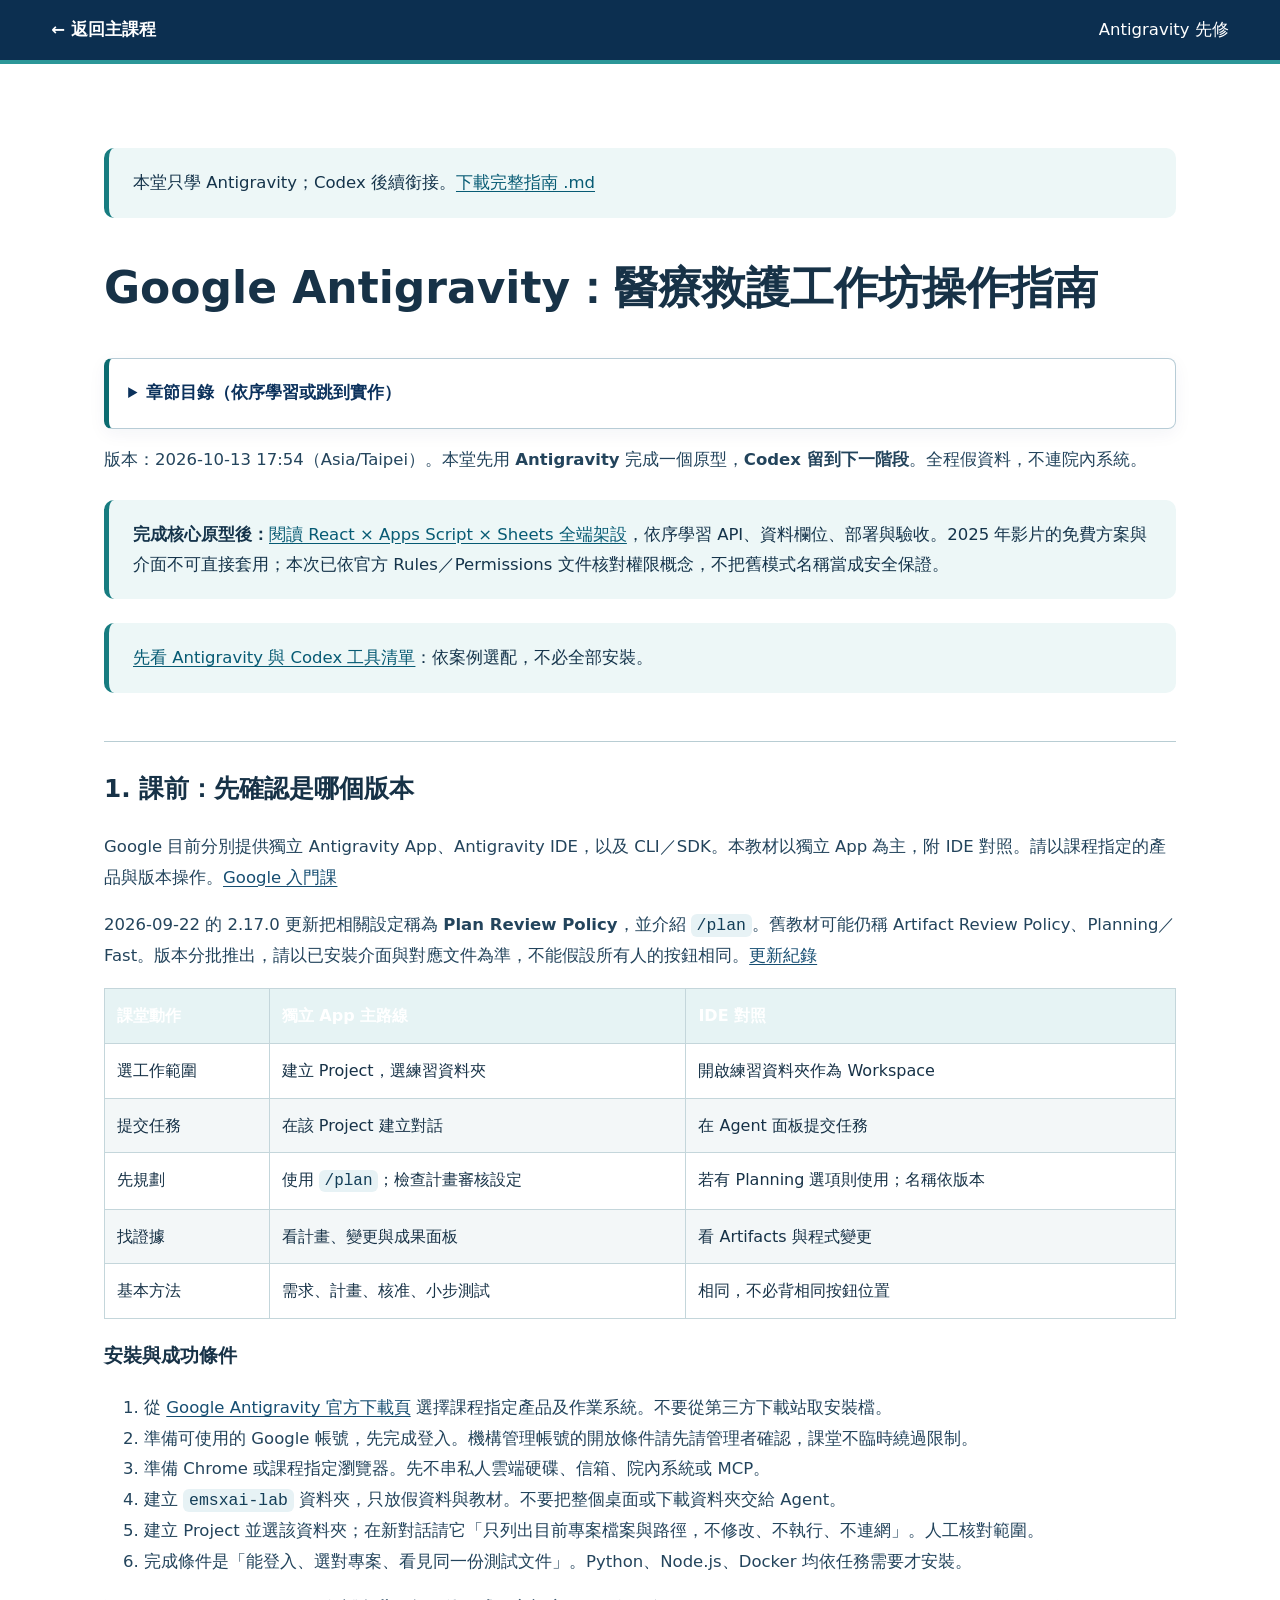
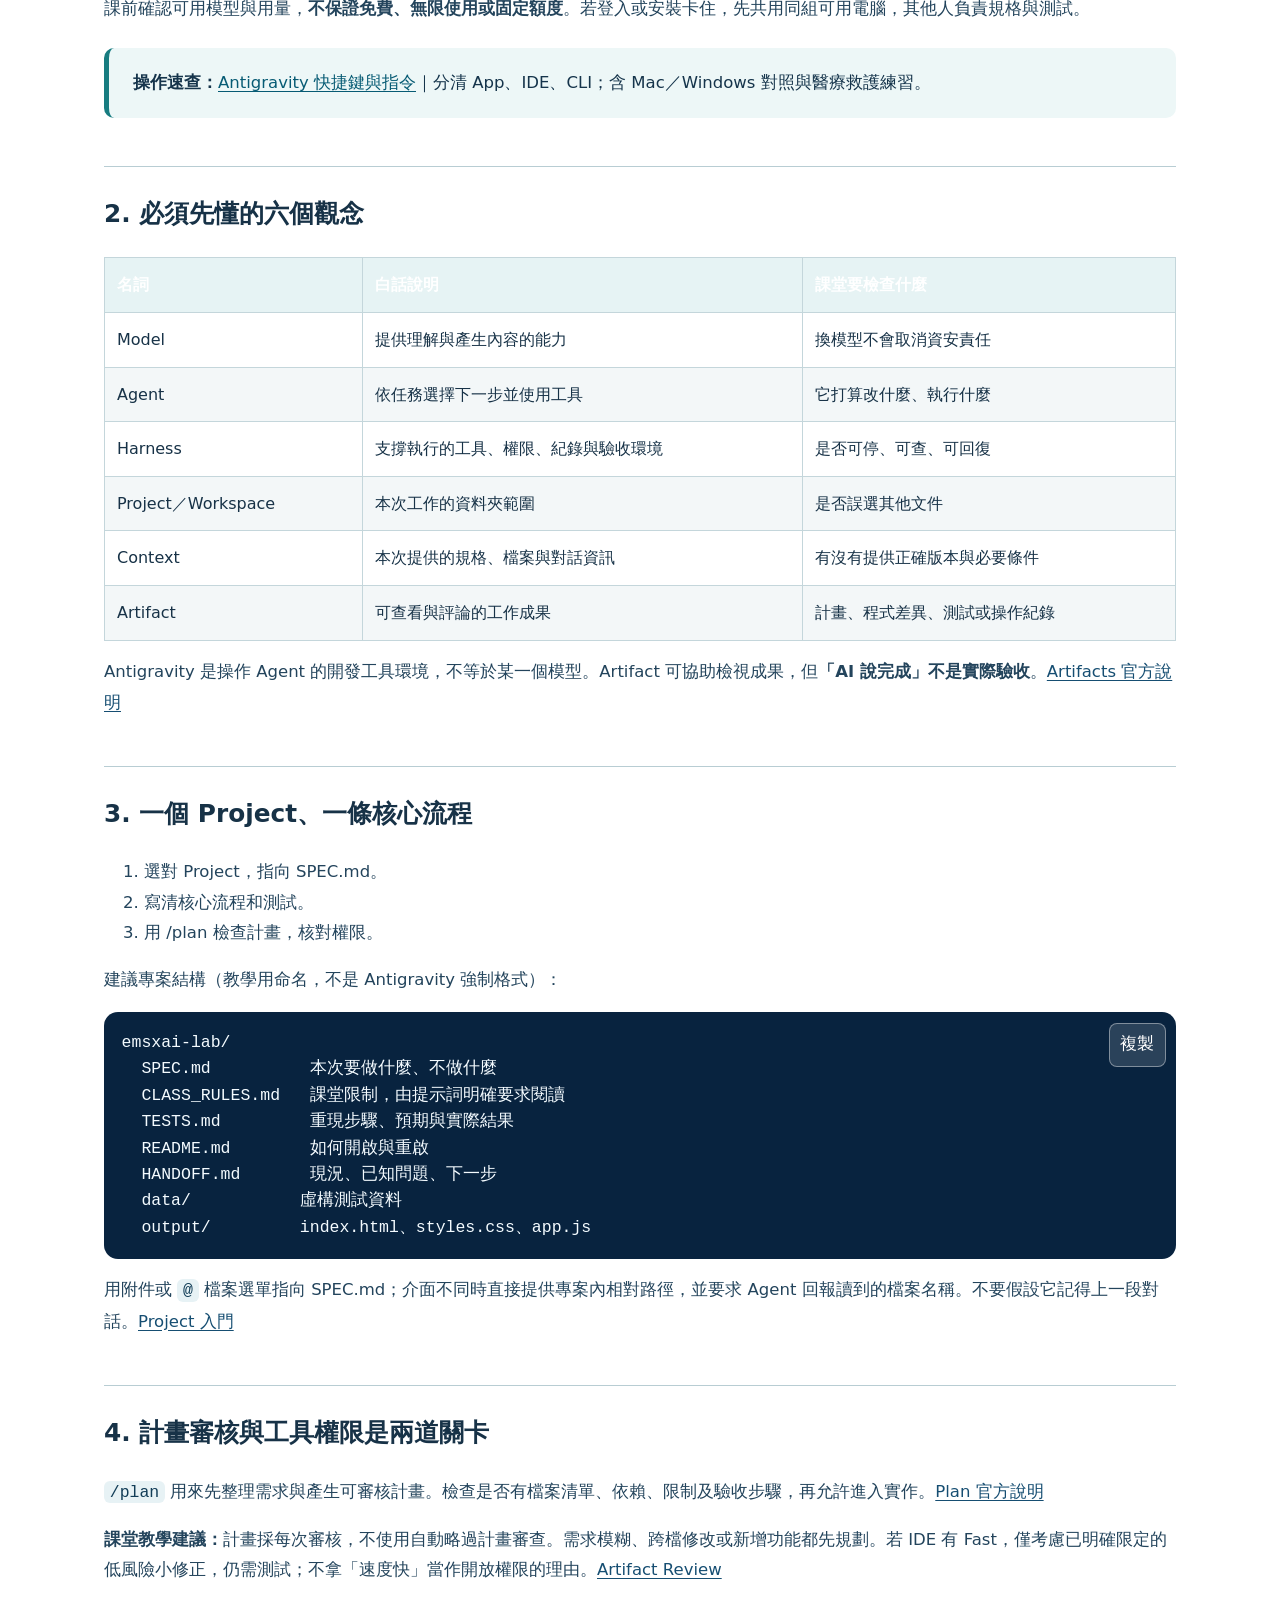
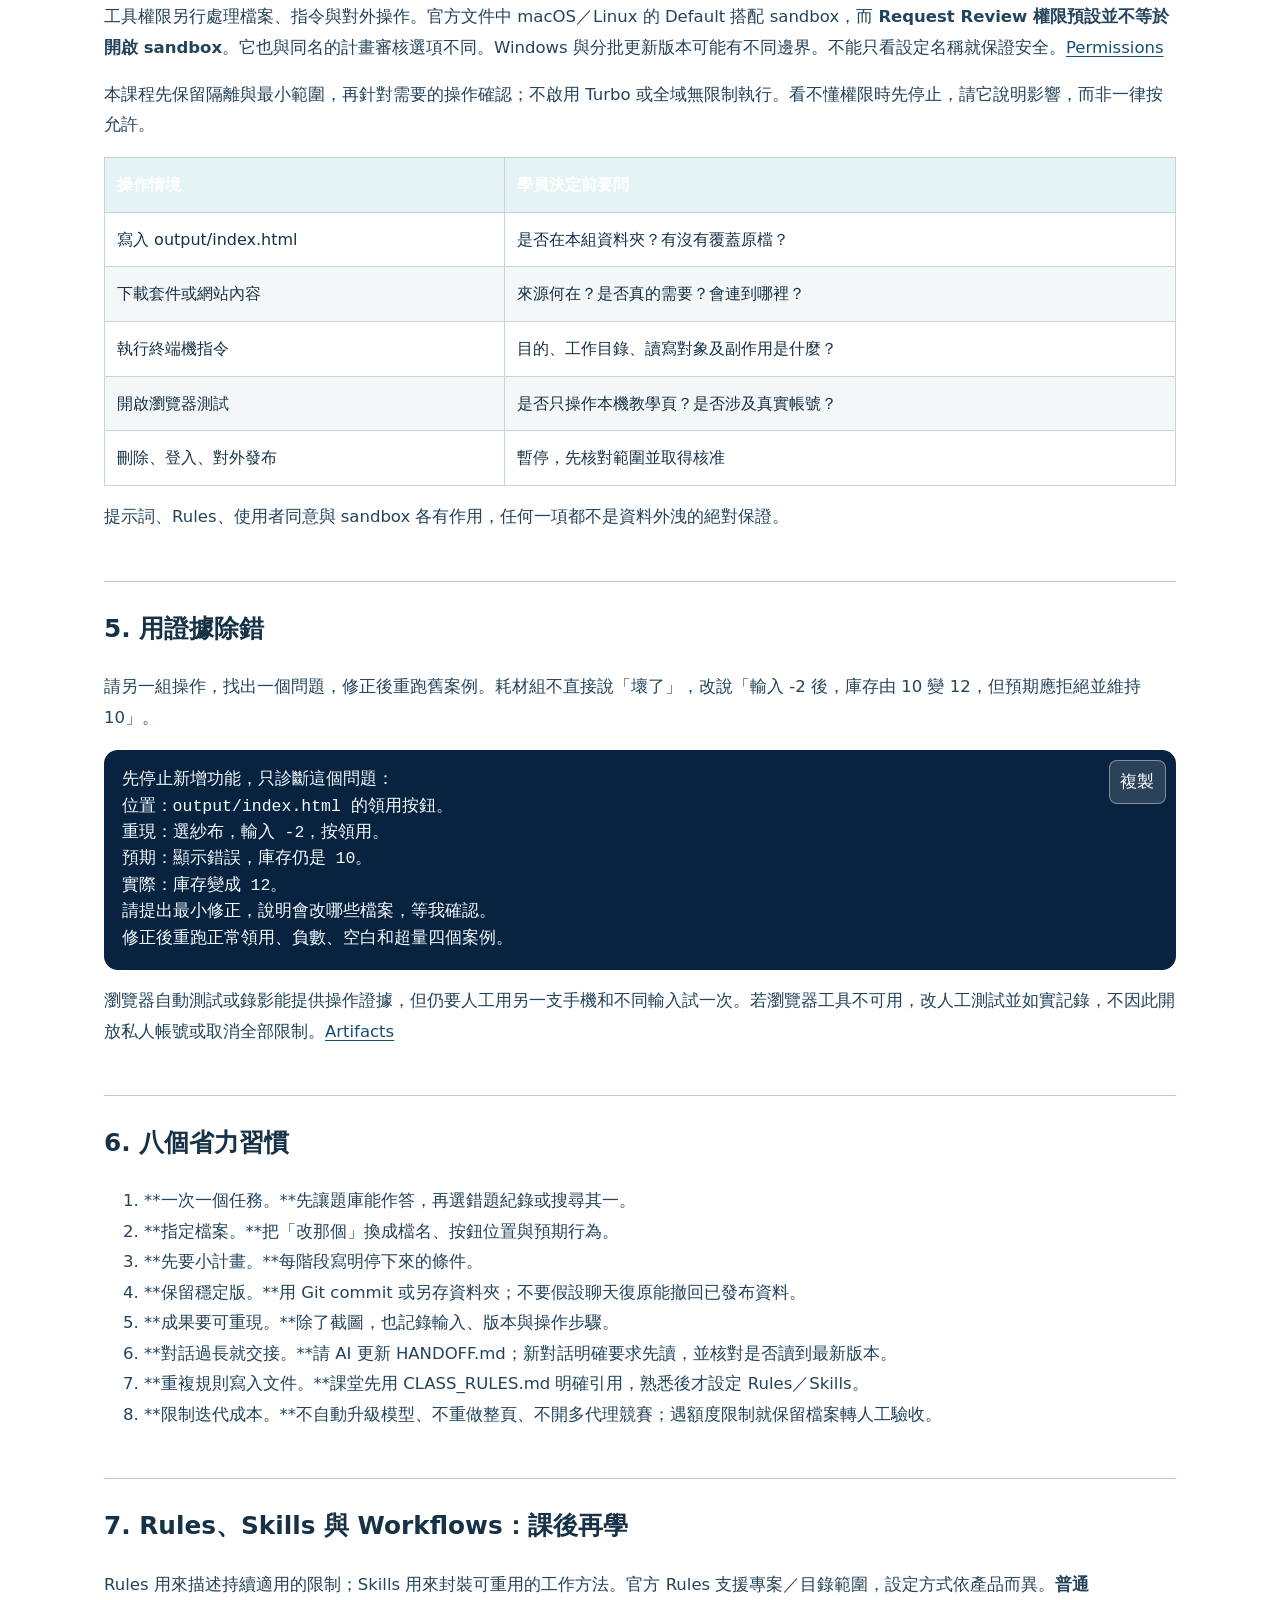
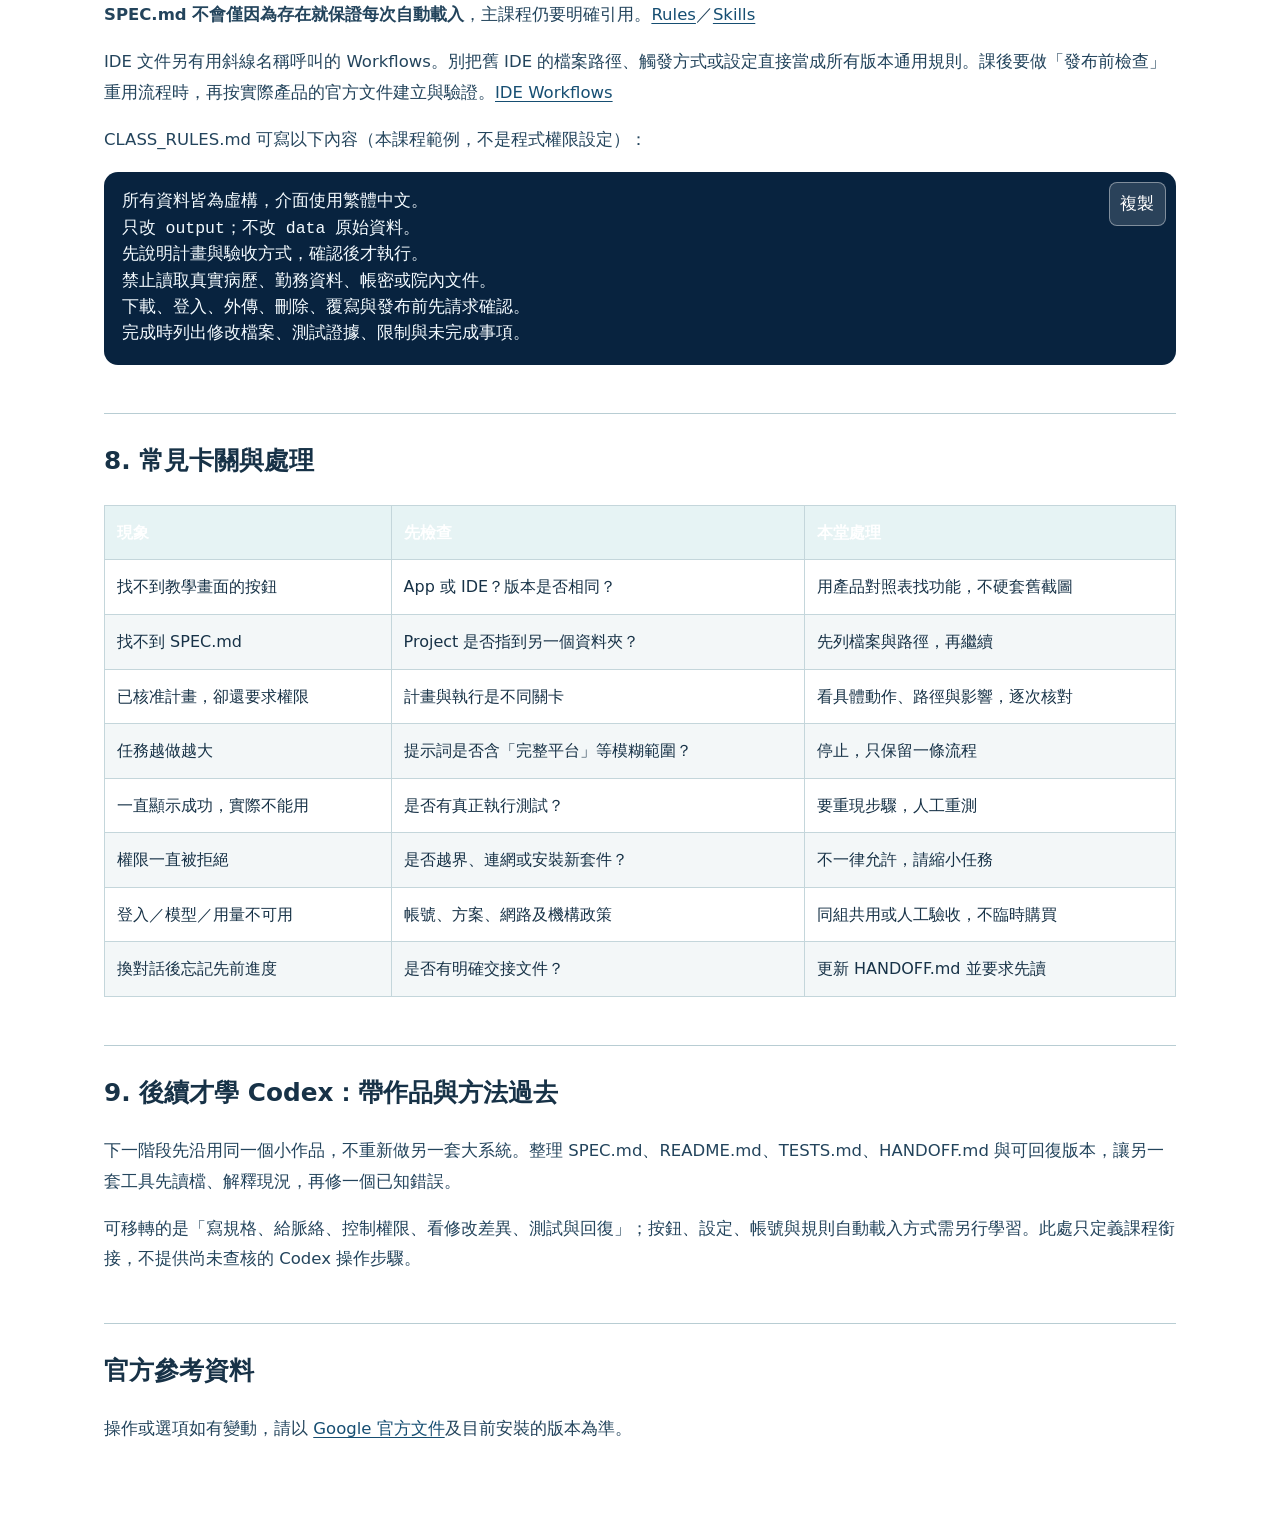
==== commit f0f70f3c: "Add verified full-stack teaching workflow and deployment guidance" ====
--- a/antigravity.html
+++ b/antigravity.html
@@ -1,5 +1,6 @@
 <!doctype html><html lang="zh-Hant"><head><meta charset="utf-8"><meta name="viewport" content="width=device-width,initial-scale=1"><title>Antigravity 先修操作指南｜EMSXAI</title><link rel="stylesheet" href="styles.css"><link rel="stylesheet" href="extension.css"><script defer src="extension.js"></script><style>.ag-guide{max-width:1120px;margin:auto;padding:60px 24px 60px;line-height:1.85}.ag-guide h2{margin-top:48px;scroll-margin-top:90px;border-top:1px solid #b8cdd3;padding-top:24px}.ag-guide table{border-collapse:collapse;width:100%;font-size:16px}.ag-guide th,.ag-guide td{border:1px solid #c4d6db;padding:12px;vertical-align:top}.ag-guide th{background:#e6f3f4}.ag-guide pre{white-space:pre-wrap;overflow-wrap:anywhere}.ag-guide a{overflow-wrap:anywhere}.ag-guide h1{font-size:clamp(28px,4vw,44px)}.ag-guide .copy-block{overflow:hidden}.ag-guide p,.ag-guide li{color:#23445c}</style></head><body><header class="site-header"><a class="brand" href="index.html#workspace">← 返回主課程</a><span>Antigravity 先修</span></header><main class="ag-guide"><aside class="learning-gate">本堂只學 Antigravity；Codex 後續銜接。<a href="downloads/Antigravity操作指南_20260924_1749.md" download>下載完整指南 .md</a></aside><h1>Google Antigravity：醫療救護工作坊操作指南</h1><details class="detail-box"><summary>章節目錄（依序學習或跳到實作）</summary><nav class="extension-toc" aria-label="Antigravity 教學目錄"><a href="#ag-1">1. 課前：先確認是哪個版本</a><a href="#ag-2">2. 必須先懂的六個觀念</a><a href="#ag-3">3. 一個 Project、一條核心流程</a><a href="#ag-4">4. 計畫審核與工具權限是兩道關卡</a><a href="#ag-6">5. 用證據除錯</a><a href="#ag-7">6. 八個省力習慣</a><a href="#ag-8">7. Rules、Skills 與 Workflows：課後再學</a><a href="#ag-9">8. 常見卡關與處理</a><a href="#ag-10">9. 後續才學 Codex：帶作品與方法過去</a><a href="#ag-12">官方參考資料</a></nav></details>
-<p>版本：2026-09-24 16:42（Asia/Taipei）。本堂先用 <strong>Antigravity</strong> 完成一個原型，<strong>Codex 留到下一階段</strong>。全程假資料，不連院內系統。</p>
+<p>版本：2026-10-13 17:54（Asia/Taipei）。本堂先用 <strong>Antigravity</strong> 完成一個原型，<strong>Codex 留到下一階段</strong>。全程假資料，不連院內系統。</p>
+<aside class="learning-gate"><strong>完成核心原型後：</strong><a href="fullstack-lab.html">閱讀 React × Apps Script × Sheets 全端架設</a>，依序學習 API、資料欄位、部署與驗收。2025 年影片的免費方案與介面不可直接套用；本次已依官方 Rules／Permissions 文件核對權限概念，不把舊模式名稱當成安全保證。</aside>
 <aside class="learning-gate"><a href="tools-checklist.html">先看 Antigravity 與 Codex 工具清單</a>：依案例選配，不必全部安裝。</aside><h2 id="ag-1">1. 課前：先確認是哪個版本</h2>
 <p>Google 目前分別提供獨立 Antigravity App、Antigravity IDE，以及 CLI／SDK。本教材以獨立 App 為主，附 IDE 對照。請以課程指定的產品與版本操作。<a href="https://codelabs.developers.google.com/getting-started-google-antigravity">Google 入門課</a></p>
 <p>2026-09-22 的 2.17.0 更新把相關設定稱為 <strong>Plan Review Policy</strong>，並介紹 <code>/plan</code>。舊教材可能仍稱 Artifact Review Policy、Planning／Fast。版本分批推出，請以已安裝介面與對應文件為準，不能假設所有人的按鈕相同。<a href="https://antigravity.google/changelog">更新紀錄</a></p>
@@ -87,7 +88,7 @@
 <td>計畫、程式差異、測試或操作紀錄</td>
 </tr>
 </tbody></table></div>
-<p>Antigravity 是操作 Agent 的開發工具環境，不等於某一個模型。Artifact 可協助檢視成果，但**「AI 說完成」不是實際驗收**。<a href="https://antigravity.google/docs/artifacts/">Artifacts 官方說明</a></p>
+<p>Antigravity 是操作 Agent 的開發工具環境，不等於某一個模型。Artifact 可協助檢視成果，但<strong>「AI 說完成」不是實際驗收</strong>。<a href="https://antigravity.google/docs/artifacts/">Artifacts 官方說明</a></p>
 <h2 id="ag-3">3. 一個 Project、一條核心流程</h2>
 
 <ol><li>選對 Project，指向 SPEC.md。</li><li>寫清核心流程和測試。</li><li>用 /plan 檢查計畫，核對權限。</li></ol>
@@ -104,7 +105,7 @@
 <p>用附件或 <code>@</code> 檔案選單指向 SPEC.md；介面不同時直接提供專案內相對路徑，並要求 Agent 回報讀到的檔案名稱。不要假設它記得上一段對話。<a href="https://codelabs.developers.google.com/getting-started-google-antigravity">Project 入門</a></p>
 <h2 id="ag-4">4. 計畫審核與工具權限是兩道關卡</h2>
 <p><code>/plan</code> 用來先整理需求與產生可審核計畫。檢查是否有檔案清單、依賴、限制及驗收步驟，再允許進入實作。<a href="https://antigravity.google/docs/plan/">Plan 官方說明</a></p>
-<p>**課堂教學建議：**計畫採每次審核，不使用自動略過計畫審查。需求模糊、跨檔修改或新增功能都先規劃。若 IDE 有 Fast，僅考慮已明確限定的低風險小修正，仍需測試；不拿「速度快」當作開放權限的理由。<a href="https://antigravity.google/docs/artifact-review">Artifact Review</a></p>
+<p><strong>課堂教學建議：</strong>計畫採每次審核，不使用自動略過計畫審查。需求模糊、跨檔修改或新增功能都先規劃。若 IDE 有 Fast，僅考慮已明確限定的低風險小修正，仍需測試；不拿「速度快」當作開放權限的理由。<a href="https://antigravity.google/docs/artifact-review">Artifact Review</a></p>
 <p>工具權限另行處理檔案、指令與對外操作。官方文件中 macOS／Linux 的 Default 搭配 sandbox，而 <strong>Request Review 權限預設並不等於開啟 sandbox</strong>。它也與同名的計畫審核選項不同。Windows 與分批更新版本可能有不同邊界。不能只看設定名稱就保證安全。<a href="https://antigravity.google/docs/permissions">Permissions</a></p>
 <p>本課程先保留隔離與最小範圍，再針對需要的操作確認；不啟用 Turbo 或全域無限制執行。看不懂權限時先停止，請它說明影響，而非一律按允許。</p>
 <div class="table-scroll"><table>
@@ -225,4 +226,4 @@
 
 <h2 id="ag-12">官方參考資料</h2>
 <p>操作或選項如有變動，請以 <a href="https://antigravity.google/docs/">Google 官方文件</a>及目前安裝的版本為準。</p>
-</main></body></html>+</main></body></html>
